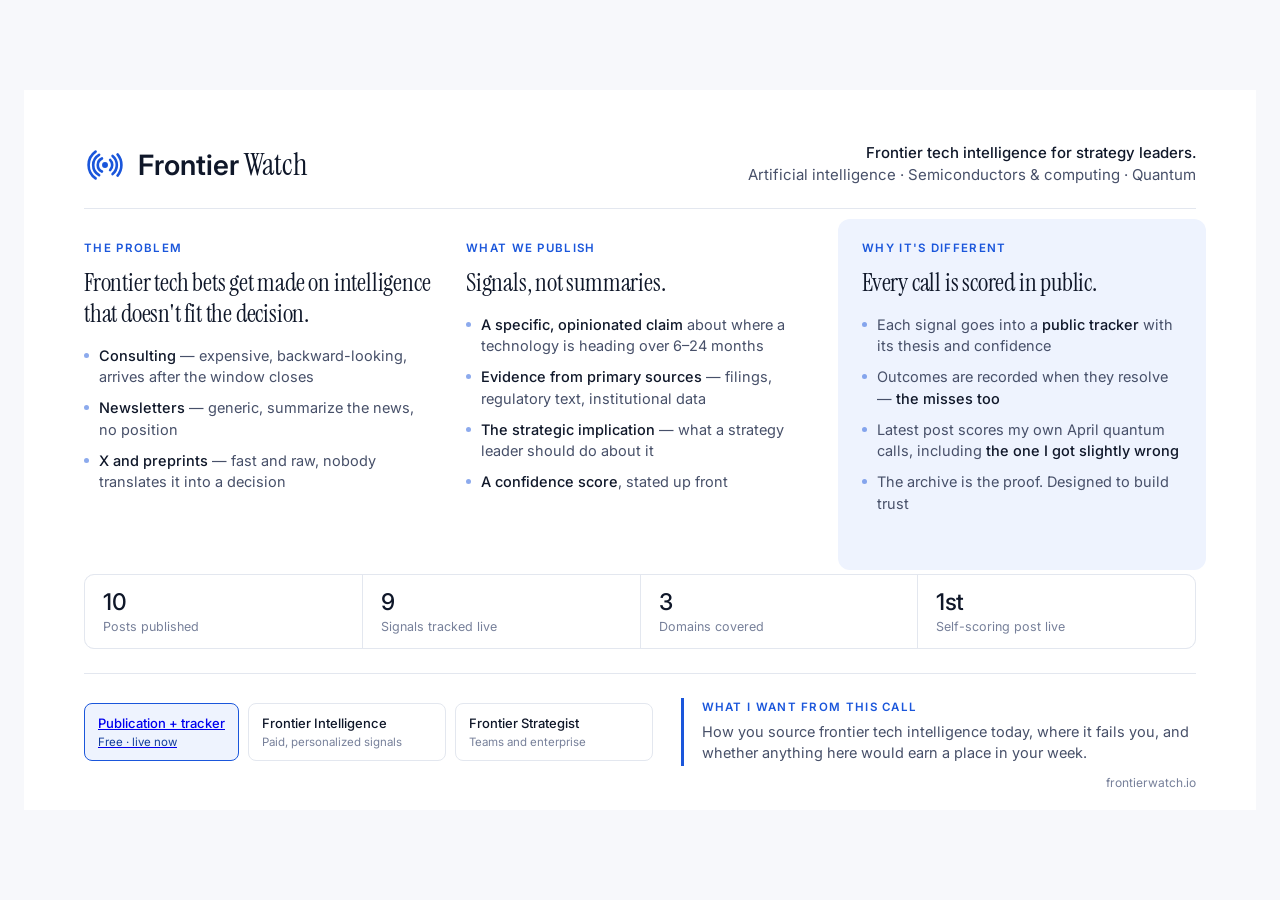
==== intro/index.html @ 5fb136a1 "intro slide" ====
<!DOCTYPE html>
<html lang="en">
<head>
<meta charset="utf-8">
<title>Frontier Watch — Context Slide</title>
<link href="https://fonts.googleapis.com/css2?family=Inter:wght@400;500;600&family=Instrument+Serif&display=swap" rel="stylesheet">
<style>
  :root{
    --blue:#1A56DB; --blue-bg:#EEF3FE; --blue-dark:#123C99;
    --ink:#0F1729; --ink-2:#475069; --ink-3:#77809A;
    --line:#E3E7EF; --paper:#FFFFFF; --canvas:#F7F8FB;
  }
  *{box-sizing:border-box;margin:0;padding:0}
  body{background:var(--canvas);font-family:Inter,system-ui,sans-serif;color:var(--ink);
       display:flex;align-items:center;justify-content:center;min-height:100vh;padding:24px}
  .slide{width:1280px;height:720px;background:var(--paper);padding:52px 60px 44px;
         display:flex;flex-direction:column;position:relative}
  .wordmark{display:flex;align-items:baseline;gap:5px;font-size:28px;color:var(--ink)}
  .wordmark .fw-1{font-weight:600}
  .wordmark .fw-2{font-family:'Instrument Serif',Georgia,serif;font-style:normal;font-size:31px}
  .wordmark .fw-mark{color:var(--blue);align-self:center;margin-right:7px;flex-shrink:0}
  header{display:flex;justify-content:space-between;align-items:flex-end;
         padding-bottom:22px;border-bottom:1px solid var(--line)}
  .tagline{font-size:15px;color:var(--ink-2);text-align:right;line-height:1.45}
  .tagline b{font-weight:500;color:var(--ink)}
  .cols{display:grid;grid-template-columns:repeat(3,1fr);gap:34px;padding:32px 0 26px;flex:1}
  .col{display:flex;flex-direction:column}
  .kicker{font-size:11.5px;font-weight:600;letter-spacing:1.3px;text-transform:uppercase;
          color:var(--blue);margin-bottom:12px}
  .lede{font-family:'Instrument Serif',Georgia,serif;font-size:25px;line-height:1.24;
        letter-spacing:-.2px;margin-bottom:16px}
  ul{list-style:none;display:flex;flex-direction:column;gap:9px}
  li{font-size:14.5px;line-height:1.5;color:var(--ink-2);padding-left:15px;position:relative}
  li::before{content:"";position:absolute;left:0;top:8px;width:5px;height:5px;
             border-radius:50%;background:var(--blue);opacity:.5}
  li b{font-weight:500;color:var(--ink)}
  .col.accent{background:var(--blue-bg);border-radius:12px;padding:22px 24px;margin:-22px -10px}
  .proof{display:grid;grid-template-columns:repeat(4,1fr);gap:1px;background:var(--line);
         border:1px solid var(--line);border-radius:10px;overflow:hidden}
  .stat{background:var(--paper);padding:14px 18px}
  .stat .n{font-size:23px;font-weight:500;letter-spacing:-.4px;line-height:1.15}
  .stat .l{font-size:12.5px;color:var(--ink-3);margin-top:3px}
  footer{display:flex;gap:28px;align-items:stretch;padding-top:24px;margin-top:24px;
         border-top:1px solid var(--line)}
  .phases{flex:1.15;display:flex;gap:9px;align-items:center}
  .ph{flex:1;padding:11px 13px;border:1px solid var(--line);border-radius:8px;background:var(--paper)}
  .ph.now{border-color:var(--blue);background:var(--blue-bg)}
  .ph .t{font-size:13px;font-weight:500;line-height:1.3}
  .ph .s{font-size:11.5px;color:var(--ink-3);margin-top:3px}
  .ph.now .s{color:var(--blue-dark)}
  .ask{flex:1;border-left:3px solid var(--blue);padding:2px 0 2px 18px}
  .ask .h{font-size:11.5px;font-weight:600;letter-spacing:1.3px;text-transform:uppercase;
          color:var(--blue);margin-bottom:7px}
  .ask p{font-size:14.5px;line-height:1.5;color:var(--ink-2)}
  .url{position:absolute;right:60px;bottom:20px;font-size:12px;color:var(--ink-3)}
  @media print{body{padding:0;background:#fff}.slide{box-shadow:none}}
  @page{size:1280px 720px;margin:0}
</style>
</head>
<body>
<div class="slide">

  <header>
    <div class="wordmark">
      <svg class="fw-mark" width="42" height="42" viewBox="0 0 64 64" fill="none" aria-hidden="true"><g stroke="currentColor" stroke-width="4" stroke-linecap="round"><path d="M27.35 41.97 A11 11 0 0 1 27.35 22.03"/><path d="M23 47.59 A18 18 0 0 1 23 16.41"/><path d="M17.66 52.48 A25 25 0 0 1 17.66 11.52"/><path d="M39.78 24.22 A11 11 0 0 1 39.78 39.78"/><path d="M43.57 18.21 A18 18 0 0 1 43.57 45.79"/><path d="M51.15 15.93 A25 25 0 0 1 51.15 48.07"/></g><circle cx="32" cy="32" r="4.5" fill="currentColor"/></svg>
      <span class="fw-1">Frontier</span><span class="fw-2">Watch</span>
    </div>
    <div class="tagline">
      <b>Frontier tech intelligence for strategy leaders.</b><br>
      Artificial intelligence · Semiconductors &amp; computing · Quantum
    </div>
  </header>

  <div class="cols">
    <div class="col">
      <div class="kicker">The problem</div>
      <div class="lede">Frontier tech bets get made on intelligence that doesn't fit the decision.</div>
      <ul>
        <li><b>Consulting</b> — expensive, backward-looking, arrives after the window closes</li>
        <li><b>Newsletters</b> — generic, summarize the news, no position</li>
        <li><b>X and preprints</b> — fast and raw, nobody translates it into a decision</li>
      </ul>
    </div>

    <div class="col">
      <div class="kicker">What we publish</div>
      <div class="lede">Signals, not summaries.</div>
      <ul>
        <li><b>A specific, opinionated claim</b> about where a technology is heading over 6–24 months</li>
        <li><b>Evidence from primary sources</b> — filings, regulatory text, institutional data</li>
        <li><b>The strategic implication</b> — what a strategy leader should do about it</li>
        <li><b>A confidence score</b>, stated up front</li>
      </ul>
    </div>

    <div class="col accent">
      <div class="kicker">Why it's different</div>
      <div class="lede">Every call is scored in public.</div>
      <ul>
        <li>Each signal goes into a <b>public tracker</b> with its thesis and confidence</li>
        <li>Outcomes are recorded when they resolve — <b>the misses too</b></li>
        <li>Latest post scores my own April quantum calls, including <b>the one I got slightly wrong</b></li>
        <li>The archive is the proof. Designed to build trust</li>
      </ul>
    </div>
  </div>

  <div class="proof">
    <div class="stat"><div class="n">10</div><div class="l">Posts published</div></div>
    <div class="stat"><div class="n">9</div><div class="l">Signals tracked live</div></div>
    <div class="stat"><div class="n">3</div><div class="l">Domains covered</div></div>
    <div class="stat"><div class="n">1st</div><div class="l">Self-scoring post live</div></div>
  </div>

  <footer>
    <div class="phases">
      <a href="/signals/"> <div class="ph now">
        <div class="t">Publication + tracker</div>
        <div class="s">Free · live now</div>
      </div></a>
      <div class="ph">
        <div class="t">Frontier Intelligence</div>
        <div class="s">Paid, personalized signals</div>
      </div>
      <div class="ph">
        <div class="t">Frontier Strategist</div>
        <div class="s">Teams and enterprise</div>
      </div>
    </div>
    <div class="ask">
      <div class="h">What I want from this call</div>
      <p>How you source frontier tech intelligence today, where it fails you, and whether anything here would earn a place in your week.</p>
    </div>
  </footer>

  <div class="url">frontierwatch.io</div>
</div>
</body>
</html>
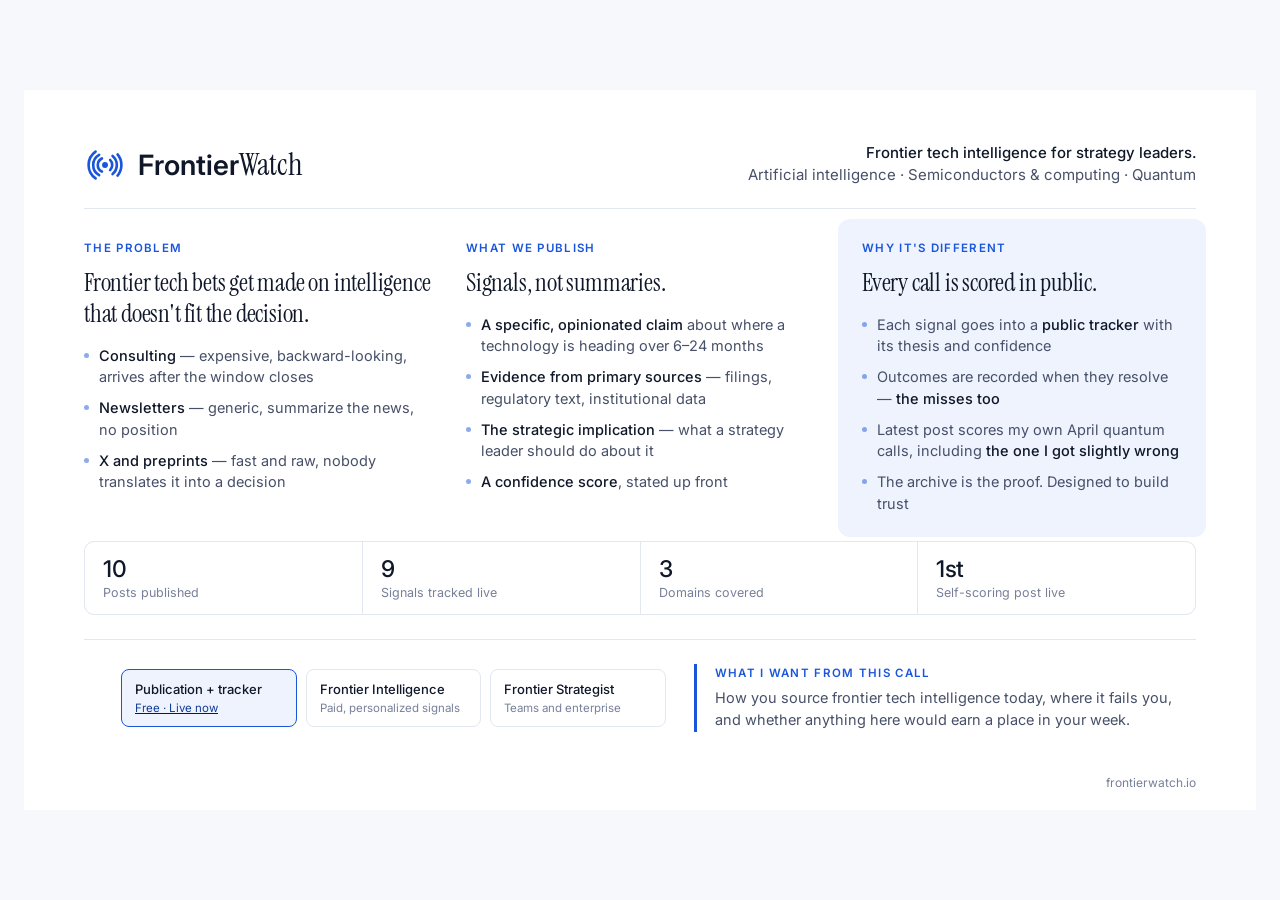
==== commit a3c31e43: "link to Signals" ====
--- a/intro/index.html
+++ b/intro/index.html
@@ -2,7 +2,7 @@
 <html lang="en">
 <head>
 <meta charset="utf-8">
-<title>Frontier Watch — Context Slide</title>
+<title>Frontier Watch — Introduction</title>
 <link href="https://fonts.googleapis.com/css2?family=Inter:wght@400;500;600&family=Instrument+Serif&display=swap" rel="stylesheet">
 <style>
   :root{
@@ -63,7 +63,8 @@
   <header>
     <div class="wordmark">
       <svg class="fw-mark" width="42" height="42" viewBox="0 0 64 64" fill="none" aria-hidden="true"><g stroke="currentColor" stroke-width="4" stroke-linecap="round"><path d="M27.35 41.97 A11 11 0 0 1 27.35 22.03"/><path d="M23 47.59 A18 18 0 0 1 23 16.41"/><path d="M17.66 52.48 A25 25 0 0 1 17.66 11.52"/><path d="M39.78 24.22 A11 11 0 0 1 39.78 39.78"/><path d="M43.57 18.21 A18 18 0 0 1 43.57 45.79"/><path d="M51.15 15.93 A25 25 0 0 1 51.15 48.07"/></g><circle cx="32" cy="32" r="4.5" fill="currentColor"/></svg>
-      <span class="fw-1">Frontier</span><span class="fw-2">Watch</span>
+     <a href="https://frontierwatch.io" target="_blank" rel="noopener" style="color:inherit;text-decoration:none">
+          <span class="fw-1">Frontier</span><span class="fw-2">Watch</span>
     </div>
     <div class="tagline">
       <b>Frontier tech intelligence for strategy leaders.</b><br>
@@ -114,10 +115,10 @@
 
   <footer>
     <div class="phases">
-      <a href="/signals/"> <div class="ph now">
+       <div class="ph now">
         <div class="t">Publication + tracker</div>
-        <div class="s">Free · live now</div>
-      </div></a>
+        <a href="/signals/" target="_blank"><div class="s">Free · Live now</div></a>
+      </div>
       <div class="ph">
         <div class="t">Frontier Intelligence</div>
         <div class="s">Paid, personalized signals</div>
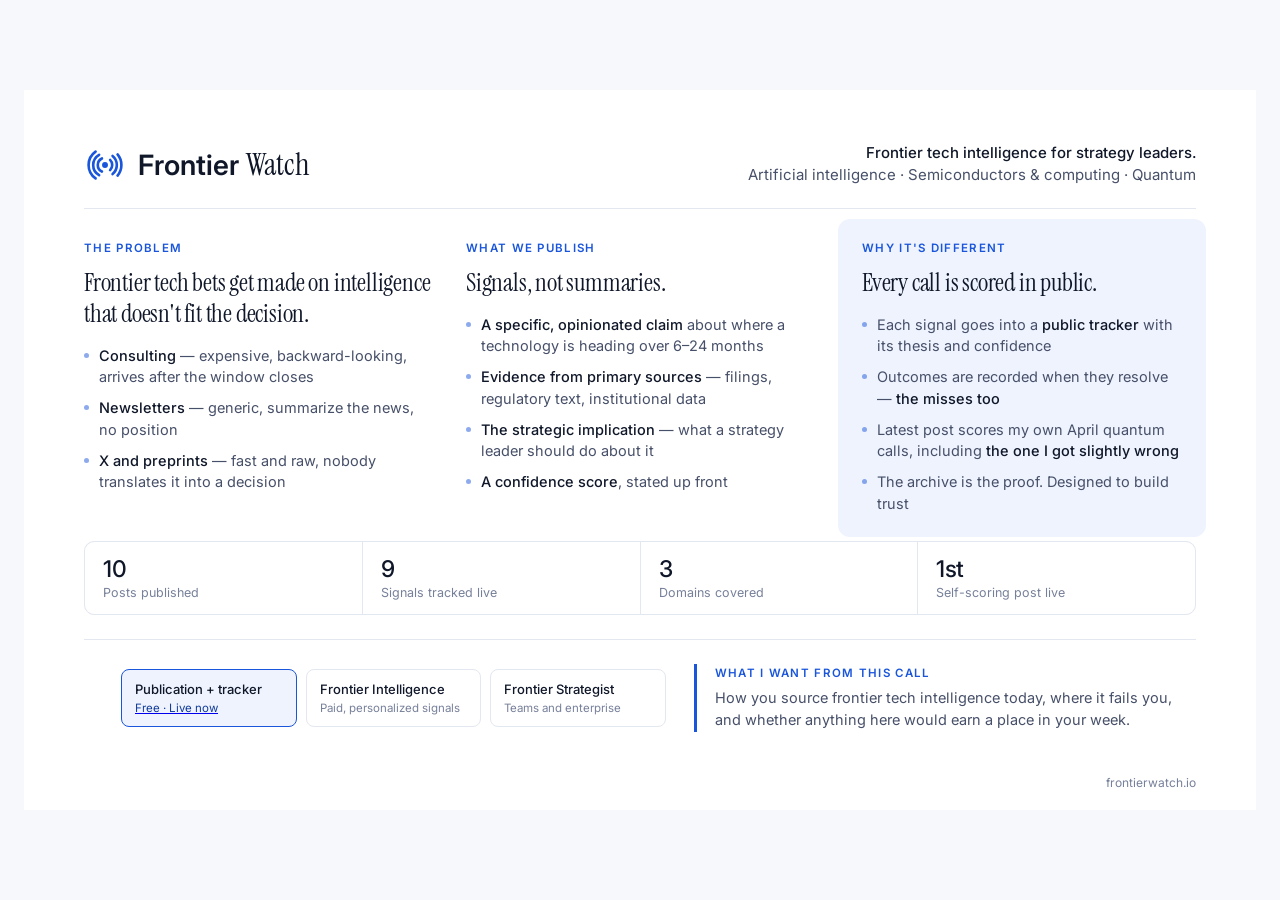
==== commit aff40687: "Minor UI fix" ====
--- a/intro/index.html
+++ b/intro/index.html
@@ -64,7 +64,7 @@
     <div class="wordmark">
       <svg class="fw-mark" width="42" height="42" viewBox="0 0 64 64" fill="none" aria-hidden="true"><g stroke="currentColor" stroke-width="4" stroke-linecap="round"><path d="M27.35 41.97 A11 11 0 0 1 27.35 22.03"/><path d="M23 47.59 A18 18 0 0 1 23 16.41"/><path d="M17.66 52.48 A25 25 0 0 1 17.66 11.52"/><path d="M39.78 24.22 A11 11 0 0 1 39.78 39.78"/><path d="M43.57 18.21 A18 18 0 0 1 43.57 45.79"/><path d="M51.15 15.93 A25 25 0 0 1 51.15 48.07"/></g><circle cx="32" cy="32" r="4.5" fill="currentColor"/></svg>
      <a href="https://frontierwatch.io" target="_blank" rel="noopener" style="color:inherit;text-decoration:none">
-          <span class="fw-1">Frontier</span><span class="fw-2">Watch</span>
+          <span class="fw-1">Frontier </span><span class="fw-2">Watch</span>
     </div>
     <div class="tagline">
       <b>Frontier tech intelligence for strategy leaders.</b><br>
